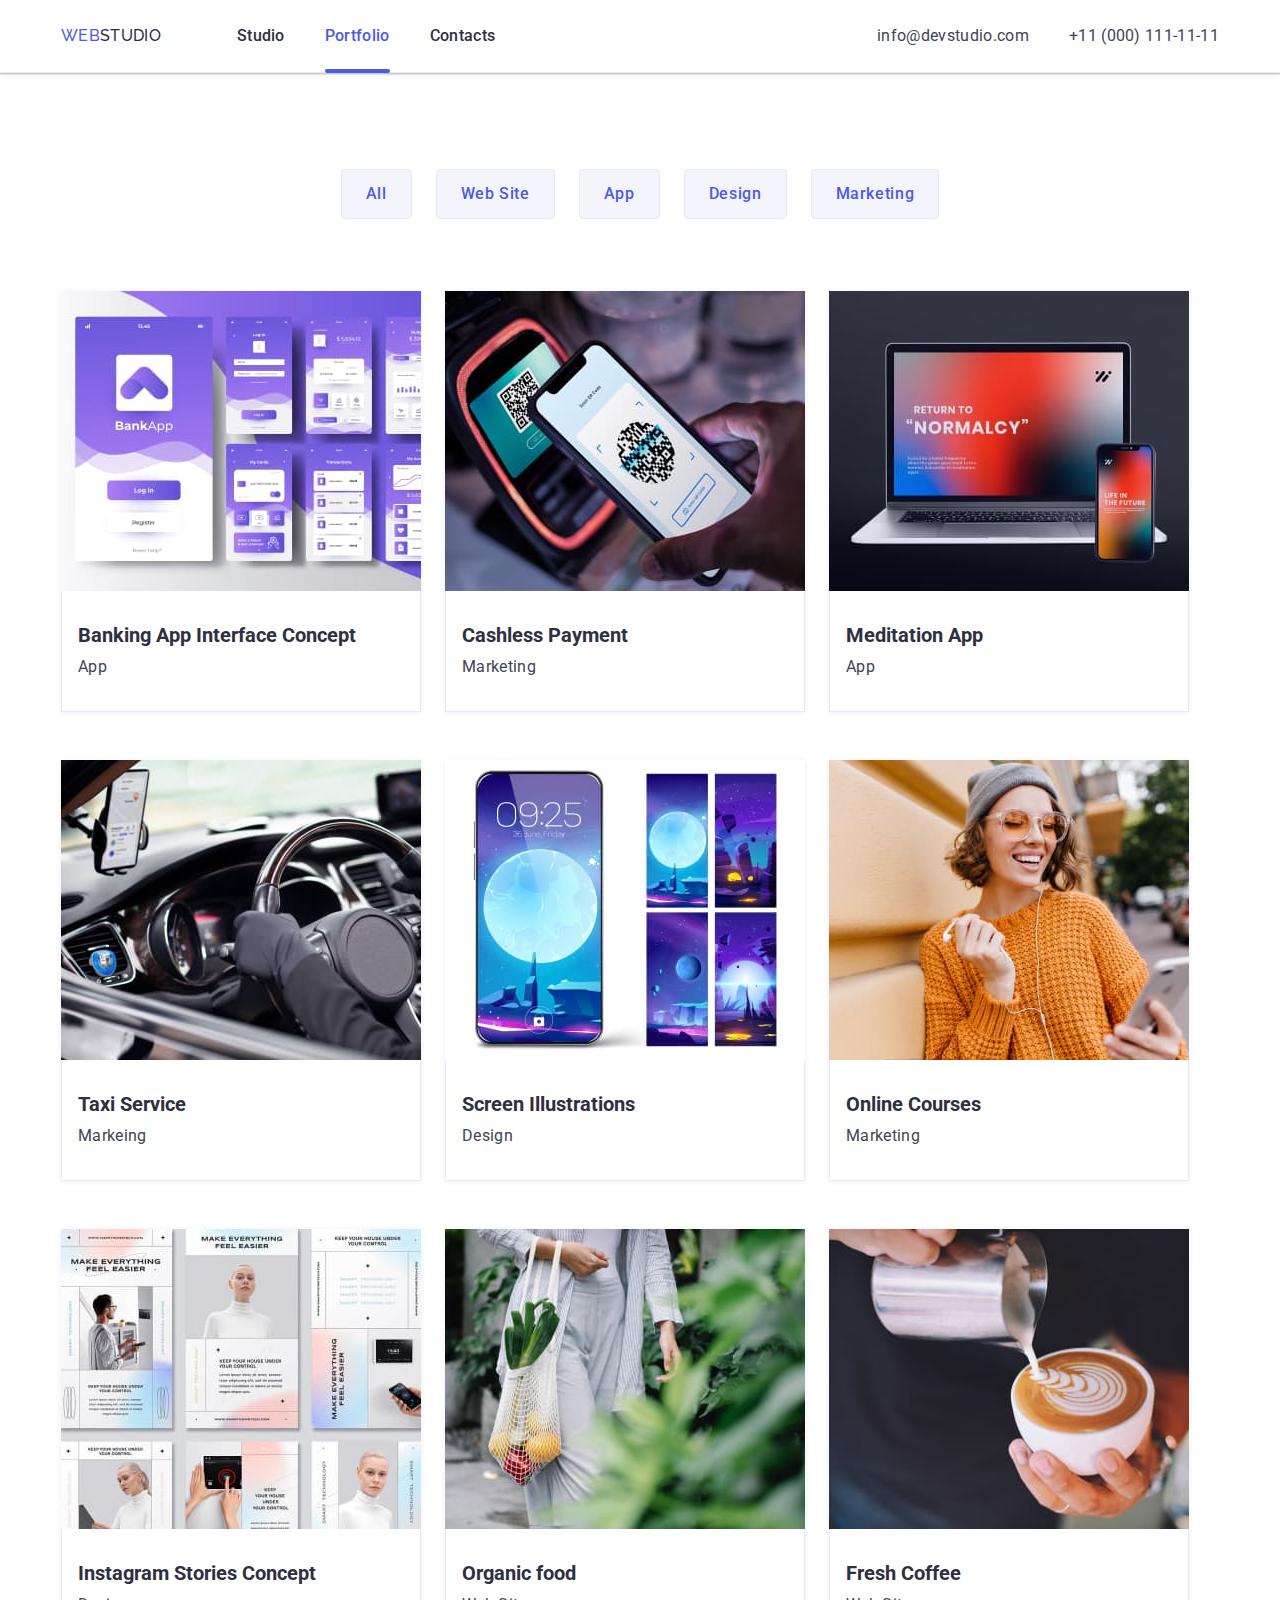
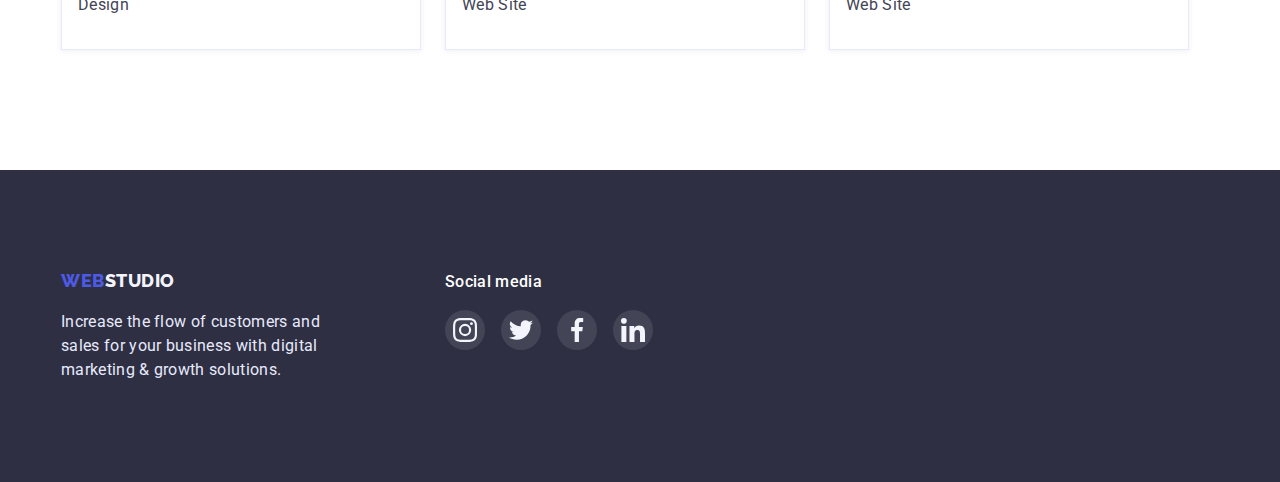
==== portfolio.html @ 179782f3 "Initial commit" ====
<!DOCTYPE html>
<html lang="en">
  <head>
    <meta charset="UTF-8" />
    <meta http-equiv="X-UA-Compatible" content="IE=edge" />
    <meta name="viewport" content="width=device-width, initial-scale=1.0" />
    <title>WebStudio</title>
    <link rel="stylesheet" href="https://cdnjs.cloudflare.com/ajax/libs/modern-normalize/1.1.0/modern-normalize.min.css" integrity="sha512-wpPYUAdjBVSE4KJnH1VR1HeZfpl1ub8YT/NKx4PuQ5NmX2tKuGu6U/JRp5y+Y8XG2tV+wKQpNHVUX03MfMFn9Q==" crossorigin="anonymous" referrerpolicy="no-referrer" />
    <link rel="stylesheet" href="./css/styles.css" />
    <link rel="preconnect" href="https://fonts.googleapis.com" />
    <link rel="preconnect" href="https://fonts.gstatic.com" crossorigin />
    <link
      href="https://fonts.googleapis.com/css2?family=Raleway:wght@800&family=Roboto:wght@400;500;700;900&display=swap"
      rel="stylesheet"
    />
  </head>
  <body>
    <header class="header">
      <div class="container header-container">
      <nav class="header-navigation">
        <a class="header-link logo link-no-decoration" href="/">
          <span class="header-logo">WEB</span>Studio</a
        >
        <ul class="header-list">
          <li class="header-item">
            <a class="header-link link" href="./index.html">Studio</a>
          </li>
          <li class="header-item">
            <a class="header-link link current" href="./portfolio.html">Portfolio</a>
          </li>
          <li class="header-item">
            <a class="header-link link" href="./index.html">Contacts</a>
          </li>
        </ul>
      </nav>
        <ul class="contact-list">
          <li class="header-mail">
            <a href="mailto:info@devstudio.com" class="contact-link link"
              >info@devstudio.com</a
            >
          </li>
          <li class="header-tel">
            <a href="tel:+110001111111" class="contact-link link">+11 (000) 111-11-11</a>
          </li>
        </ul>
    
    </div>
    </header>
    <main>
      <section class="portfolio-filter">
        <div class="container">
        <ul class="portfolio-filter-menu list">
          <li>
            <button type="button" class="btn btn-portfolio">All</button>
          </li>
          <li>
            <button type="button" class="btn btn-portfolio">Web Site</button>
          </li>
          <li>
            <button type="button" class="btn btn-portfolio">App</button>
          </li>
          <li>
            <button type="button" class="btn btn-portfolio">Design</button>
          </li>
          <li>
            <button type="button" class="btn btn-portfolio">Marketing</button>
          </li>
          </ul>
        <h1 class="visually-hidden">Portfolio</h1>
        <ul class="options list">
          <li class="team-list-item">
            <a href="#" class="team-list-link-wrapper link">
              <div class="team-list-img-wrapper">
              <img
                src="./img/projectcard1.jpg"
                alt="Options"
                width="360"
                height="300"
              />
              <p class="overlay">
                14 Stylish and User-Friendly App Design Concepts · Task
                Manager App · Calorie Tracker App · Exotic Fruit Ecommerce
                App · Cloud Storage App
              </p>
            </div>
              <div class="projects-content">
              <h3 class="options-header">Banking App Interface Concept</h3>
              <p class="options-paragraph">App</p>
            </div>
            </a>          
          </li>
            <li class="team-list-item">
              <a href="#" class="team-list-link-wrapper link">
                <div class="team-list-img-wrapper">
              <img
              src="./img/projectcard2.jpg"
              alt="Options"
              width="360"
              height="300"
            />
            <p class="overlay">
              14 Stylish and User-Friendly App Design Concepts · Task
              Manager App · Calorie Tracker App · Exotic Fruit Ecommerce
              App · Cloud Storage App
            </p>
          </div>
            <div class="projects-content">
            <h3 class="options-header">Cashless Payment</h3>
            <p class="options-paragraph">Marketing</p>
          </div>
            </a>
          </li>
          <li class="team-list-item">
            <a href="#" class="team-list-link-wrapper link">
              <div class="team-list-img-wrapper">
              <img
              src="./img/projectcard3.jpg"
              alt="Options"
              width="360"
              height="300"
            />
            <p class="overlay">
              14 Stylish and User-Friendly App Design Concepts · Task
              Manager App · Calorie Tracker App · Exotic Fruit Ecommerce
              App · Cloud Storage App
            </p>
          </div>
            <div class="projects-content">
            <h3 class="options-header">Meditation App</h3>
            <p class="options-paragraph">App</p>
          </div>
            </a> 
          </li>
          <li class="team-list-item">
            <a href="#" class="team-list-link-wrapper link">
              <div class="team-list-img-wrapper">
              <img
              src="./img/projectcard4.jpg"
              alt="Options"
              width="360"
              height="300"
            />
            <p class="overlay">
              14 Stylish and User-Friendly App Design Concepts · Task
              Manager App · Calorie Tracker App · Exotic Fruit Ecommerce
              App · Cloud Storage App
            </p>
          </div>
            <div class="projects-content">
            <h3 class="options-header">Taxi Service</h3>
            <p class="options-paragraph">Markeing</p>
          </div>
            </a>
          </li>
          <li class="team-list-item">
            <a href="#" class="team-list-link-wrapper link">
              <div class="team-list-img-wrapper">      
              <img
              src="./img/projectcard5.jpg"
              alt="Options"
              width="360"
              height="300"
              />
              <p class="overlay">
                14 Stylish and User-Friendly App Design Concepts · Task
                Manager App · Calorie Tracker App · Exotic Fruit Ecommerce
                App · Cloud Storage App
              </p>
            </div>
              <div class="projects-content">
            <h3 class="options-header">Screen Illustrations</h3>
            <p class="options-paragraph">Design</p>
          </div>
            </a>
          </li>
          <li class="team-list-item">
            <a href="#" class="team-list-link-wrapper link">
              <div class="team-list-img-wrapper">
              <img
              src="./img/projectcard6.jpg"
              alt="Options"
              width="360"
              height="300"
            />
            <p class="overlay">
              14 Stylish and User-Friendly App Design Concepts · Task
              Manager App · Calorie Tracker App · Exotic Fruit Ecommerce
              App · Cloud Storage App
            </p>
          </div>
            <div class="projects-content">
            <h3 class="options-header">Online Courses</h3>
            <p class="options-paragraph">Marketing</p>
          </div>
            </a>
          </li>
          <li class="team-list-item">
            <a href="#" class="team-list-link-wrapper link">
              <div class="team-list-img-wrapper">
              <img
              src="./img/projectcard7.jpg"
              alt="Options"
              width="360"
              height="300"
            />
            <p class="overlay">
              14 Stylish and User-Friendly App Design Concepts · Task
              Manager App · Calorie Tracker App · Exotic Fruit Ecommerce
              App · Cloud Storage App
            </p>
          </div>
            <div class="projects-content">
            <h3 class="options-header">Instagram Stories Concept</h3>
            <p class="options-paragraph">Design</p>
          </div>
            </a>
          </li>
          <li class="team-list-item">
            <a href="#" class="team-list-link-wrapper link">
              <div class="team-list-img-wrapper">
              <img
              src="./img/projectcard8.jpg"
              alt="Options"
              width="360"
              height="300"
            />
            <p class="overlay">
              14 Stylish and User-Friendly App Design Concepts · Task
              Manager App · Calorie Tracker App · Exotic Fruit Ecommerce
              App · Cloud Storage App
            </p>
          </div>
            <div class="projects-content">
            <h3 class="options-header">Organic food</h3>
            <p class="options-paragraph">Web Site</p>
          </div>
            </a>
          </li>
          <li class="team-list-item">
            <a href="#" class="team-list-link-wrapper link">
              <div class="team-list-img-wrapper">
              <img
              src="./img/projectcard9.jpg"
              alt="Options"
              width="360"
              height="300"
            />
            <p class="overlay">
              14 Stylish and User-Friendly App Design Concepts · Task
              Manager App · Calorie Tracker App · Exotic Fruit Ecommerce
              App · Cloud Storage App
            </p>
          </div>
            <div class="projects-content">
            <h3 class="options-header">Fresh Coffee</h3>
            <p class="options-paragraph">Web Site</p> 
          </div>
            </a>
          </li>
        </ul>
      </div>
      </section>
    </main>
    <footer class="footer-index">
      <div class="container">
        <div class="logo-text">
      <a class="footer-logo link-no-decoration" href="/">
        <span class="footer-logo-span">WEB</span>Studio</a
      >
      <p class="footer-text">
        Increase the flow of customers and sales for your business with digital
        marketing & growth solutions.
      </p>
    </div>
    <div class="footer-social">
      <h2 class="footer-social-title">Social media</h2>
      <ul class="footer-social-list list">
        <li class="footer-social-item">
          <a href="" class="footer-social-link link">
          <svg class="footer-social-icon" width="24" height="24"> 
            <use href="./img/icons.svg#icon-instagram"></use>
          </svg>
        </a>
        </li>
        <li class="footer-social-item">
          <a href="" class="footer-social-link link">
          <svg class="footer-social-icon" width="24" height="24"> 
            <use href="./img/icons.svg#icon-twitter"></use>
          </svg>
        </a>
        </li>
        <li class="footer-social-item">
          <a href="" class="footer-social-link link">
          <svg class="footer-social-icon" width="24" height="24"> 
            <use href="./img/icons.svg#icon-facebook"></use>
          </svg>
        </a>
        </li>
        <li class="footer-social-item">
          <a href="" class="footer-social-link link">
          <svg class="footer-social-icon" width="24" height="24"> 
            <use href="./img/icons.svg#icon-linkedin"></use>
          </svg>
        </a>
        </li>
      </ul>
    </div>
  </div>
    </footer>
  </body>
</html>
---- css/styles.css ----
:root {
  --first-title-color: #ffffff;
  --list-item-color: #ffffff;
  --header-color: #4d5ae5;
  --subheader-color: #2e2f42;
  --text-color: #434455;
  --cloud-color: #f4f4fd;
  --slate-color: #434455;
  --another-color: #e7e9fc;
  --hover-color: #4D5AE5;
  --iris-color: #4D5AE5;
  --transition: 250ms cubic-bezier(0.4, 0, 0.2, 1);
}

p,
h1,
h2,
h3,
h4,
h5,
h6 {
  margin: 0;
}
ul,
ol {
  margin: 0;
  padding-left: 0;
}

body {
  font-family: "Roboto", sans-serif;
  background: var(--first-title-color);
  line-height: 1.5;
  margin: 0;
}



.header {
  padding-top: 24px;
  padding-bottom: 24px;
  border-bottom: 1px solid var(--another-color);
  box-sizing: border-box;
  box-shadow:  0px 2px 1px rgba(46, 47, 66, 0.08), 0px 1px 1px rgba(46, 47, 66, 0.16), 0px 1px 6px rgba(46, 47, 66, 0.08);
}

.header > .container {
  display: flex;
  align-items: center; 
}

.header-logo {
  color: var(--header-color);
  
}

.header-navigation {
display: flex;
align-items: center;
}

.logo {

    font-family: "Raleway", sans-serif;
    font-style: normal;
    font-weight: 800;
    font-size: 18px;
    line-height: 1.33;
    letter-spacing: 0.03em;
    text-transform: uppercase;
    color: var(--subheader-color);
    margin-right: 76px;
  }


.sub-header {
  background: var(--subheader-color);
  padding-top: 188px;
  padding-bottom: 188px;
  max-width: 1440px;
  margin: 0 auto;
  text-align: center;
  background-image: linear-gradient( 
    rgba(46, 47, 66, 0.7),  
    rgba(46, 47, 66, 0.7)),
     url(../img/hero-bg.jpg);
  background-repeat: no-repeat;
  background-position: center;
  background-size: cover;
}

.sub-header-text {
  font-family: 'Roboto', sans-serif;
  font-style: normal;
  font-weight: 700;
  font-size: 56px;
  line-height: 1.07;
  text-align: center;
  letter-spacing: 0.01em;
  color: var(--first-title-color);
  margin-bottom: 48px;
  margin-left: auto;
  margin-right: auto;
  width: 553px;
}

.header-list {
  list-style: none;
  align-items: center;
  display: flex;
  margin-left: auto;
  gap: 40px;
}

.contact-list {
  list-style: none;
  align-items: center;
  display: flex;
  margin-left: auto;
  gap: 40px;
}

.header-item {
  display: flex;
  gap: 40px;
}

.header-link {
  font-weight: 500;
  font-size: 16px;
  line-height: 1.5;
  letter-spacing: 0.02em;
  color: var(--subheader-color);
  position: relative;
  transition: color var(--transition);
}
  

.header-mail {
  font-size: 16px;
  line-height: 1.5;
  letter-spacing: 0.02em;
  color: var(--slate-color);
  display: flex;
}

.header-tel {

  font-family: inherit;
  font-weight: 400;
  font-size: 16px;
  line-height: 1.5;
  letter-spacing: 0.02em;
  color: var(--slate-color);
  display: flex;
}

.btn {
  font-family: "Roboto", sans-serif;
  background: var(--header-color);
  border-radius: 4px;
  border: none;
  padding: 16px 32px;
}

.btn:hover,
.btn:focus {
   
}

.btn-portfolio {
  background: var(--cloud-color);
  border: 1px solid var(--another-color);
  padding: 12px 24px;
  font-weight: 500;
  font-size: 16px;
  line-height: 1.5;
  letter-spacing: 0.04em;
  color: var(--iris-color);
  cursor: pointer;
  border-radius: 4px;
  display: flex;
  border-radius: 4px;
  transition: background-color var(--transition), box-shadow var(--transition), color var(--transition), border-color var(--transition);
}

.btn-portfolio:hover,
.btn-portfolio:focus  {
  background: var(--iris-color);
  color: var(--first-title-color);
  border-color: transparent;
  box-shadow: 0px 3px 1px rgba(0, 0, 0, 0.1), 0px 2px 1px rgba(0, 0, 0, 0.08), 0px 2px 2px rgba(0, 0, 0, 0.12);
 
}

.what-we-are-doing-title {
   text-align: center;
    font-family: "Roboto", sans-serif;
    font-weight: 700;
    font-size: 36px;
    line-height: 1.11;
    letter-spacing: 0.02em;
    color: var(--subheader-color);
}

.what-we-are-doing-list {
  margin-top: 72px;
}

.what-we-are-doing-list-item {
}

.our-team-title {
  text-align: center;
  font-family: "Roboto", sans-serif;
  font-weight: 700;
  font-size: 36px;
  line-height: 1.11;
  letter-spacing: 0.02em;
  color: var(--subheader-color);
  margin-bottom: 72px;
}



.list {
  list-style: none;
  align-items: center;
  display: flex;
  margin-left: auto;
  gap: 24px;
}

.link {
  text-decoration: none;
}

.contact-link {
  color: var(--text-color);
  transition: color var(--transition);
}

.contact-link:hover,
.contact-link:focus {
    color: var(--hover-color)
}



.header-link:hover,
.header-link:focus {
    color: var(--hover-color)
}



.our-team {
  
}

.team-card{
  padding: 32px 16px;
  justify-content: center;
  align-items: center;
  text-align: center;

}

.team-card>h3{
  margin-bottom: 8px;
}

.team-card>p{
  margin-bottom: 8px;
}

.our-team-section {
  background-color: var(--cloud-color);  
  padding-top: 120px;  
  padding-bottom: 120px;
}

.our-team-list-item {
  background-color: var(--list-item-color);
  width: calc((100% - 72px) / 4 );
  box-shadow: 0px 1px 6px rgba(46, 47, 66, 0.08), 0px 1px 1px rgba(46, 47, 66, 0.16), 0px 2px 1px rgba(46, 47, 66, 0.08);
  border-radius: 0px 0px 4px 4px;
}

.our-team-sub-header {
  margin: 0;
  margin-bottom: 8px;
  font-weight: 700;
  font-size: 20px;
  line-height: 1.2;
  letter-spacing: 0.02em;
  color: var(--subheader-color);
  text-align: center;
}

.our-team-paragraph {
  font-size: 16px;
  line-height: 1.5;
  text-align: center;
  letter-spacing: 0.02em;
  color: var(--slate-color);

}

.social-list-link {
  width: 100%;
  height: 100%;
  background-color: #4D5AE5;
  border-radius: 50%;
  display: flex;
  align-items: center;
  justify-content: center;
  transition: background-color var(--transition);
}

.social-list-item {
  width: 40px;
  height: 40px;
}

.social-list-icon {
  fill: #F4F4FD;
}

.social-list {
  display: flex;
  justify-content: center;
  margin-top: 8px;
  gap: 24px;
}

.social-list-link:hover,
.social-list-link:focus {
  background-color: #404bbf;
}



.features li {
  float: left;
}

.card-sub-header {
  
  font-weight: 700;
  font-size: 20px;
  line-height: 1.2;
  letter-spacing: 0.02em;
  color: var(--subheader-color);
}

.features-paragraph {
  font-size: 16px;
  line-height: 1.5;
  letter-spacing: 0.02em;
  color: var(--slate-color);
  width: 264px;
  margin-top: 8px;
}

.link-no-decoration {
  text-decoration: none;
}

.features-div {

 height: 112px;
 background-color: #F4F4FD;
 border-radius: 4px;
 display: flex;
 align-items: center;
 justify-content: center;
 margin-bottom: 8px;
 
}
 
.features-item {

}


.section-wrapper {
  padding-top: 120px;
}

.what-we-are-doing-section {
  padding-bottom: 120px;
  padding-top: 120px;
}

.portfolio-filter-menu {
  display: flex;
  justify-content: center;
  gap: 24px;
  margin-bottom: 72px;
}

.options {
  display: flex;
  flex-wrap: wrap;
  row-gap: 48px;
  column-gap: 24px;
}

.options-header {
  font-weight: 700;
  font-size: 20px;
  line-height: 1.2;
  color: var(--subheader-color);
}

.options-paragraph {
  margin-top: 8px;
  font-weight: 400;
  font-size: 16px;
  line-height: 1.5;
  letter-spacing: 0.02em;
  color: var(--slate-color);
}




.project-card:hover {
  
}


.visually-hidden { 
  position: absolute; 
  white-space: nowrap; 
  width: 1px; 
  height: 1px; 
  overflow: hidden; 
  border: 0; 
  padding: 0; 
  clip: rect(0 0 0 0); 
  clip-path: inset(50%);
  margin: -1px;
}

.container {
  width: 1158px;
  margin: 0 auto;
  padding-left: 15px;
  padding-right: 15px;
}

img {
  display: block;
}


.portfolio-filter {
  padding-top: 96px;
  padding-bottom: 120px;
}

.customers {
  padding-top: 130px;
  padding-bottom: 120px;
}

.customers-title {
  text-align: center;
  font-family: "Roboto", sans-serif;
  font-weight: 700;
  font-size: 36px;
  line-height: 1.11;
  letter-spacing: 0.02em;
  color: var(--subheader-color);
  margin-bottom: 72px;
}


.customers-list {
  display: flex;
  gap: 24px;
}

.customers-item {

    width: 168px;
    height: 88px;
    
}

.customers-link {
  padding: 16px 32px;
  fill: #8e8f99;
  border: 1px solid #8e8f99;
  border-radius: 4px;
  display: flex;
  align-items: center;
  justify-content: center;
  transition: fill var(--transition), border-color var(--transition);
}


.customers-link:hover,
.customers-link:focus {
  fill: var(--hover-color);
  border-color:  var(--hover-color);
}


.customers-icon {
  
}


.footer-index {
  top: 2283px;
}

.logo-text {
margin-right: 120px;
}

.footer-text {
  font-size: 16px;
  line-height: 1.5;
  letter-spacing: 0.02em;
  color: var(--another-color);
  width: 264px;
  margin-top: 16px;
  
}

.footer-logo {
  font-family: "Raleway", sans-serif;
  font-style: normal;
  font-weight: 800;
  font-size: 18px;
  line-height: 1.16;
  letter-spacing: 0.03em;
  text-transform: uppercase;
  color: var(--cloud-color);
  
}

.footer-logo-span {
  color: var(--header-color);
  
}

footer {
  background: var(--subheader-color);
  padding-top: 100px;
  padding-bottom: 100px;
}

.footer-social {
  width: 208px;
  height: 80px;
  
}


.footer-social-title {
  font-weight: 500;
  font-size: 16px;
  line-height: 1.5;
  letter-spacing: 0.02em;
  color: var(--first-title-color);
  margin-bottom: 16px;
}

.footer-social-list {
  display: flex;
  justify-content: center;
  align-items: center;
  gap: 16px;
  margin-top: 16px;
}

.footer-social-item {
  width: 40px;
  height: 40px;
}

.footer-social-link {
  display: flex;
  width: 100%;
  height: 100%;
  border-radius: 50%;
  background-color: rgba(255, 255, 255, 0.1);
  align-items: center;
  justify-content: center;
  transition: background-color var(--transition);
}

.footer-social-link:hover,
.footer-social-link:focus {
   background-color:#31D0AA;
}

.footer-index > .container {
  display: flex;
}


.overlay {
  position: absolute;
  top: 0;
  left: 0;
  width: 100%;
  height: 100%;
  background-color: var(--header-color);
  color: #FFFFFF;
  padding: 10px;
  line-height: 1.2;
  overflow: auto;
  padding-top: 40px;
  padding-bottom: 164px;
  padding-left: 32px;
  padding-right: 32px;
  transform: translateY(100%);
  transition: transform 250ms linear;
}


.team-list-link-wrapper {
  display: block;
  color: var(--first-title-color);
  text-decoration: none;
  box-shadow: 0px 1px 6px rgba(46, 47, 66, 0.08);
  transition: box-shadow var(--transition);
}

.team-list-link-wrapper:hover {
box-shadow: 0px 1px 6px rgba(46, 47, 66, 0.08), 0px 1px 1px rgba(46, 47, 66, 0.16), 0px 2px 1px rgba(46, 47, 66, 0.08);
}

.projects-content {
  padding: 32px 0;
  border-bottom: 1px solid var(--another-color);
  border-left: 1px solid var(--another-color);
  border-right: 1px solid var(--another-color);
  padding-left: 16px;
  padding-right: 16px;


}

.team-list-item {

}

.team-list-item:hover,
.team-list-item:focus {
  box-shadow: 0px 1px 6px rgba(46, 47, 66, 0.08),
    0px 1px 1px rgba(46, 47, 66, 0.16), 0px 2px 1px rgba(46, 47, 66, 0.08);
  cursor: pointer;
}

.team-list-img-wrapper {
  position: relative;
  overflow: hidden;
}

.team-list-link-wrapper:hover .overlay,
.team-list-link-wrapper:focus .overlay {
  transform: translateY(0%);
}



.backdrop {
  position: fixed;
  top: 0;
  left: 0;
  width: 100%;
  height: 100%;
  background-color: rgba(0, 0, 0, 0.5);
  z-index: 101;
  transition: opacity var(--transition), visibility var(--transition);
}

.backdrop.is-hidden {
  opacity: 0;
  visibility: hidden;
  pointer-events: none;
}

.backdrop.is-hidden .modal {
  transform: translate(-50%, -50%) scale(1.4);
}

.modal {
  position: absolute;
  top: 50%;
  left: 50%;
  width: 408px;
  height: 576px;
  background: #fcfcfc;
  box-shadow: 0px 1px 1px rgba(0, 0, 0, 0.14), 0px 1px 3px rgba(0, 0, 0, 0.12),
    0px 2px 1px rgba(0, 0, 0, 0.2);
  border-radius: 4px;
  transform: translate(-50%, -50%) scale(1);
  transition: transform var(--transition);
}

.modal-close-button {
  position: absolute;
  top: 24px;
  right: 24px;
  display: flex;
  justify-content: center;
  align-items: center;
  width: 24px;
  height: 24px;
  border-radius: 50%;
  background-color: transparent;
  transition: fill var(--transition);
  background: #e7e9fc;
  padding: 0;
  border: 1px solid rgba(0, 0, 0, 0.1);
  cursor: pointer;
}

.modal-close-button:active {
  background: #404bbf;
  fill: #fff;
}


.modal-btn {
  width: 169px;
  height: 56px;
  font-family: inherit;
  font-weight: 600;
  font-size: 16px;
  line-height: 1.19;
  letter-spacing: 0.04em;
  background-color: var(--header-color);
  color: #ffffff;
  box-shadow: 0px 4px 4px rgba(0, 0, 0, 0.15);
  border-radius: 4px;
  border-width: 0px;
  transition: background-color var(--transition);
  cursor: pointer;
}

.modal-btn:hover,
.modal-btn:focus {

  background-color: #404bbf;
}

.modal-btn:active {
  background-color: #404bbf;
}

.modal-close-button:hover,
.modal-close-button:focus {
  fill: #FFFFFF;
  background-color:  #404BBF;
}

.current {
  color: var(--hover-color);
}

.current:after {
  content: '';
  display: block;
  position: absolute;
  width: 100%;
  height: 4px;
  border-radius: 2px;
  background: var(--hover-color);
  bottom: 0;
  left: 0;
  opacity: 0;
}

.header-link::after {
  content: "";
  display: block;
  position: absolute;
  left: 0;
  bottom: -25px;
  width: 100%;
  height: 4px;
  border-radius: 2px;
  opacity: 1;
}
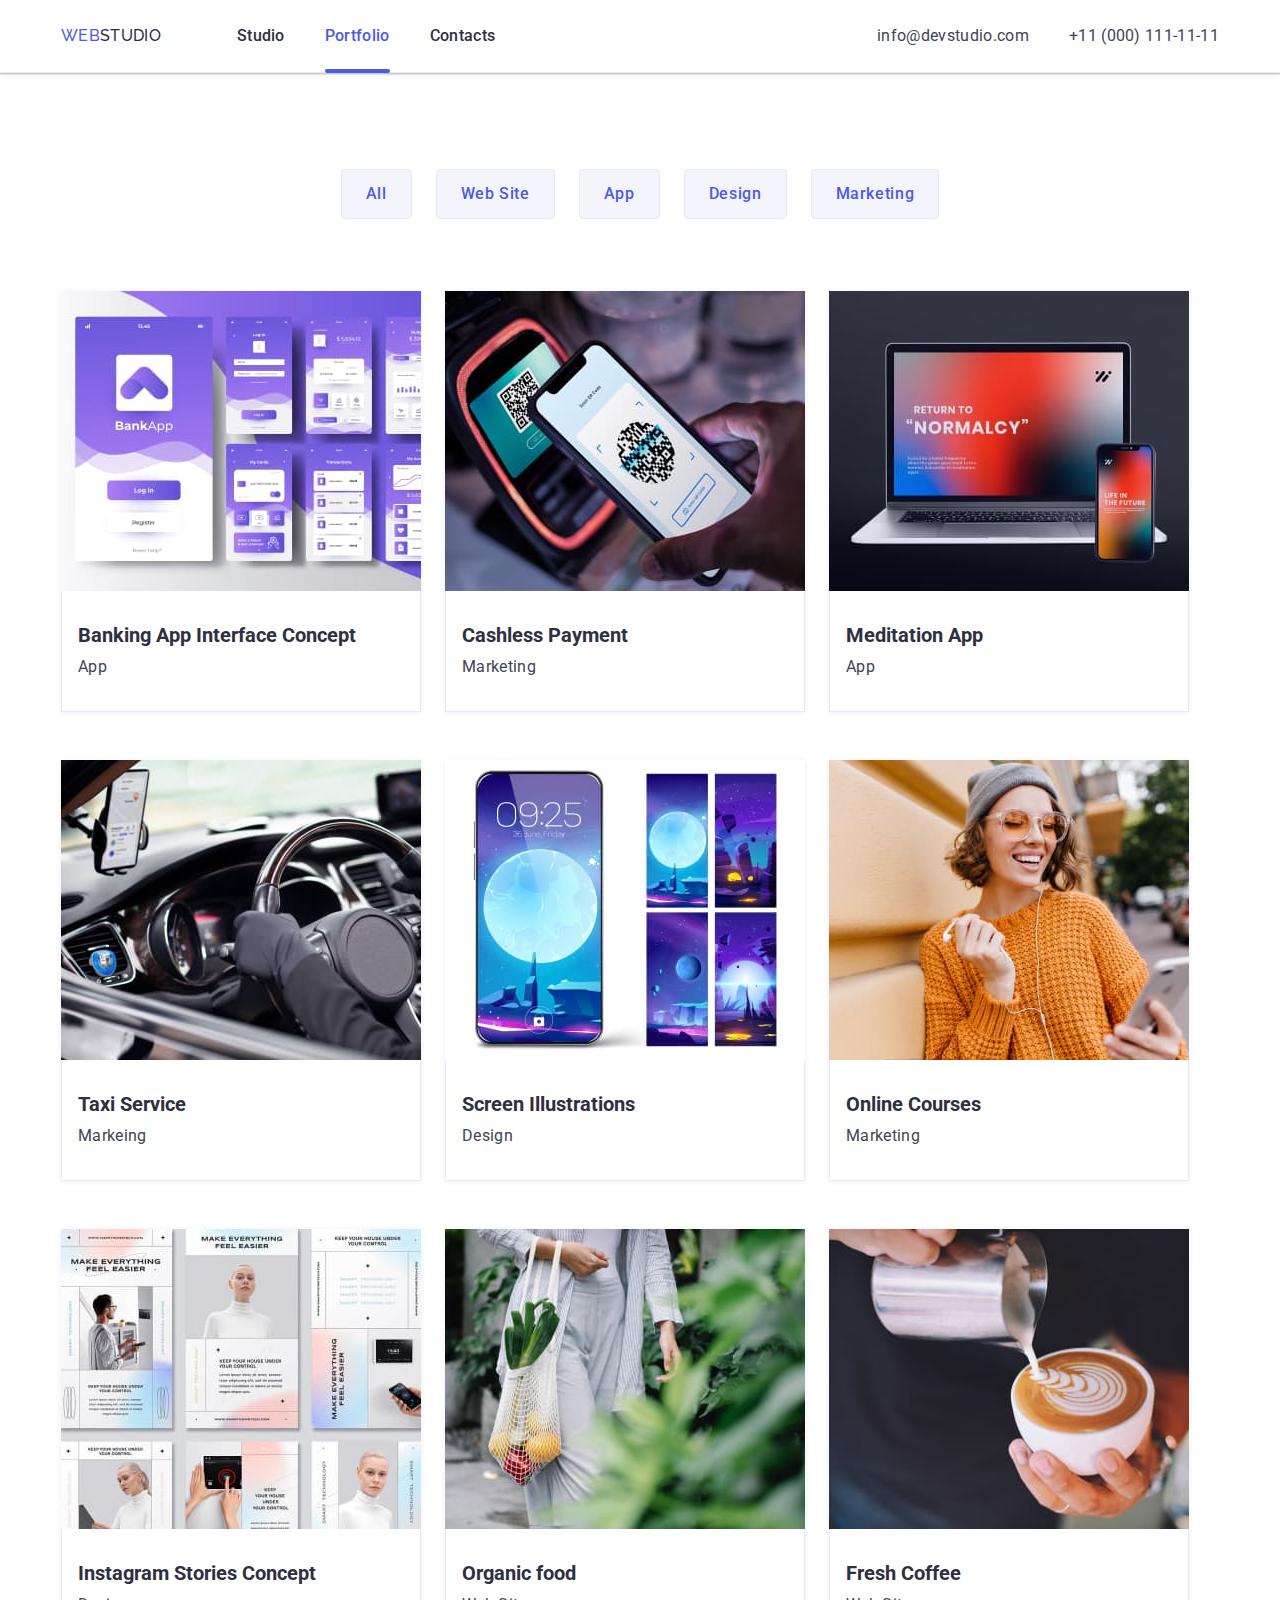
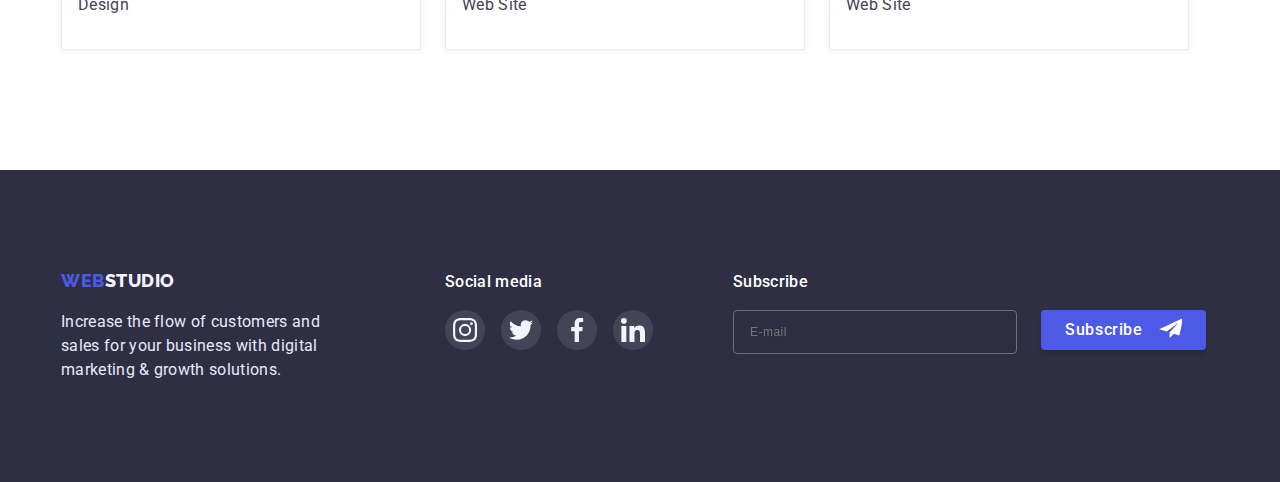
==== commit f515974a: "new" ====
--- a/portfolio.html
+++ b/portfolio.html
@@ -305,7 +305,31 @@
         </li>
       </ul>
     </div>
+  <div class="subscribe-wrapper">
+    <h2 class="footer-social-title">Subscribe</h2>
+    <form class="subscribe-form">
+      <label>
+        <input
+          type="text"
+          name="user_email"
+          class="ft-modal-form-input"
+          placeholder="E-mail"
+          required
+        />
+      </label>
+      <button type="submit" class="subscribe-btn">
+        Subscribe
+        <svg class="subscribe-icon">
+          <use
+            href="./img/icons.svg#icon-subscribe"
+            width="24"
+            height="20"
+          ></use>
+        </svg>
+      </button>
+    </form>
   </div>
+</div>
     </footer>
   </body>
 </html>
--- a/css/styles.css
+++ b/css/styles.css
@@ -693,11 +693,12 @@
 }
 
 .modal {
+  padding: 72px 24px 24px 24px;
   position: absolute;
   top: 50%;
   left: 50%;
   width: 408px;
-  height: 576px;
+  height: 584px;
   background: #fcfcfc;
   box-shadow: 0px 1px 1px rgba(0, 0, 0, 0.14), 0px 1px 3px rgba(0, 0, 0, 0.12),
     0px 2px 1px rgba(0, 0, 0, 0.2);
@@ -790,4 +791,210 @@
   height: 4px;
   border-radius: 2px;
   opacity: 1;
-}+}
+
+.subscribe-wrapper {
+  margin-left: 80px;
+}
+
+.ft-modal-form-input {
+  width: 264px;
+  height: 40px;
+  background: none;
+  border: 1px solid rgba(255, 255, 255, 0.3);
+  filter: drop-shadow(0px 4px 4px rgba(0, 0, 0, 0.15));
+  border-radius: 4px;
+  font-size: 12px;
+  line-height: 24px;
+  display: flex;
+  align-items: center;
+  letter-spacing: 0.04em;
+  color: rgba(255, 255, 255, 0.6);
+  padding-left: 16px;
+}
+
+.subscribe-form {
+  display: flex;
+  gap: 24px;
+}
+
+.subscribe-btn {
+  display: flex;
+  font-family: inherit;
+  margin-left: auto;
+  margin-right: auto;
+  width: 165px;
+  height: 40px;
+  padding: 8px 24px;
+  font-weight: 500;
+  font-size: 16px;
+  line-height: 1.5;
+  letter-spacing: 0.04em;
+  background-color: var(--header-color);
+  color: #ffffff;
+  box-shadow: 0px 4px 4px rgba(0, 0, 0, 0.15);
+  border-radius: 4px;
+  border-width: 0px;
+  transition: background-color var(--transition);
+}
+
+.subscribe-btn:hover,
+.subscribe-btn:focus {
+  color: #ffffff;
+  background: #404bbf;
+}
+
+.subscribe-icon {
+  fill: #fff;
+  padding-left: 16px;
+}
+
+.callback {
+  display: flex;
+  justify-content: center;
+  font-style: normal;
+  color: #2e2f42;
+  font-weight: 500;
+  font-size: 16px;
+  line-height: 1.5;
+  margin-bottom: 14px;
+}
+
+.modal-form {
+  display: flex;
+  flex-direction: column;
+}
+
+.modal-form-input-wrapper {
+  position: relative;
+  display: block;
+}
+
+.modal-form-input-desc {
+  display: block;
+  font-size: 12px;
+  line-height: 1.33;
+  letter-spacing: 0.04em;
+  color: #8e8f99;
+  margin-bottom: 4px;
+}
+
+.modal-form-field {
+  margin-bottom: 8px;
+}
+
+.modal-form-input {
+  background: none;
+  width: 100%;
+  height: 40px;
+  padding-left: 38px;
+  border: 1px solid rgba(33, 33, 33, 0.2);
+  border-radius: 4px;
+  transition: var(--transition);
+}
+
+.modal-form-input:focus {
+  background: none ;
+  outline: none;
+  border-color: var(--header-color);
+}
+
+.modal-form-input-icon {
+  position: absolute;
+  display: block;
+  top: 50%;
+  left: 19px;
+  fill: #2e2f42;
+  transform: translateY(-50%);
+  transition: var(--transition);
+}
+
+.modal-form-input:focus + .modal-form-input-icon {
+  fill: var(--header-color);
+}
+
+.modal-form-msg {
+  background: none;
+  resize: none;
+  width: 100%;
+  height: 120px;
+  border: 1px solid rgba(33, 33, 33, 0.2);
+  border-radius: 4px;
+  padding: 8px 16px;
+  transition: var(--transition);
+}
+
+.modal-form-msg:focus {
+  background: none;
+  outline: none;
+  border-color: var(--header-color);
+}
+
+.modal-form-msg::placeholder {
+  font-size: 12px;
+  line-height: 1.33;
+  letter-spacing: 0.04em;
+  color: rgba(117, 117, 117, 0.5);
+}
+
+.modal-form-check-desc::before {
+  display: block;
+  width: 16px;
+  height: 16px;
+  margin-right: 8px;
+  border: 1.25px solid #2e2f42;
+  border-radius: 2px;
+  content: "";
+  cursor: pointer;
+}
+
+.modal-form-check:checked + .modal-form-check-desc::before {
+  background-color: #404bbf;
+  background-image: url(../img/Vector.svg);
+  background-repeat: no-repeat;
+  background-position: center;
+  border: none;
+  outline: none;
+}
+
+.privacy-policy-link {
+  color: var(--header-color);
+}
+
+.modal-form-check:focus + .modal-form-check-desc::before {
+  outline: 1px solid #4d5ae5;
+}
+
+.modal-form-check-desc {
+  display: flex;
+  align-items: center;
+  font-size: 12px;
+  line-height: 1.33;
+  letter-spacing: 0.04em;
+  color: #757575;
+  margin-bottom: 16px;
+}
+
+.modal-form-submit {
+  width: 169px;
+  height: 56px;
+  font-family: inherit;
+  margin-left: auto;
+  margin-right: auto;
+  font-weight: 600;
+  font-size: 16px;
+  line-height: 1.19;
+  letter-spacing: 0.04em;
+  background-color: var(--header-color);
+  color: #ffffff;
+  box-shadow: 0px 4px 4px rgba(0, 0, 0, 0.15);
+  border-radius: 4px;
+  border-width: 0px;
+  transition: background-color var(--transition);
+}
+
+.modal-form-submit:hover,
+.modal-form-submit:focus {
+  color: #ffffff;
+  background: #404bbf;
+}
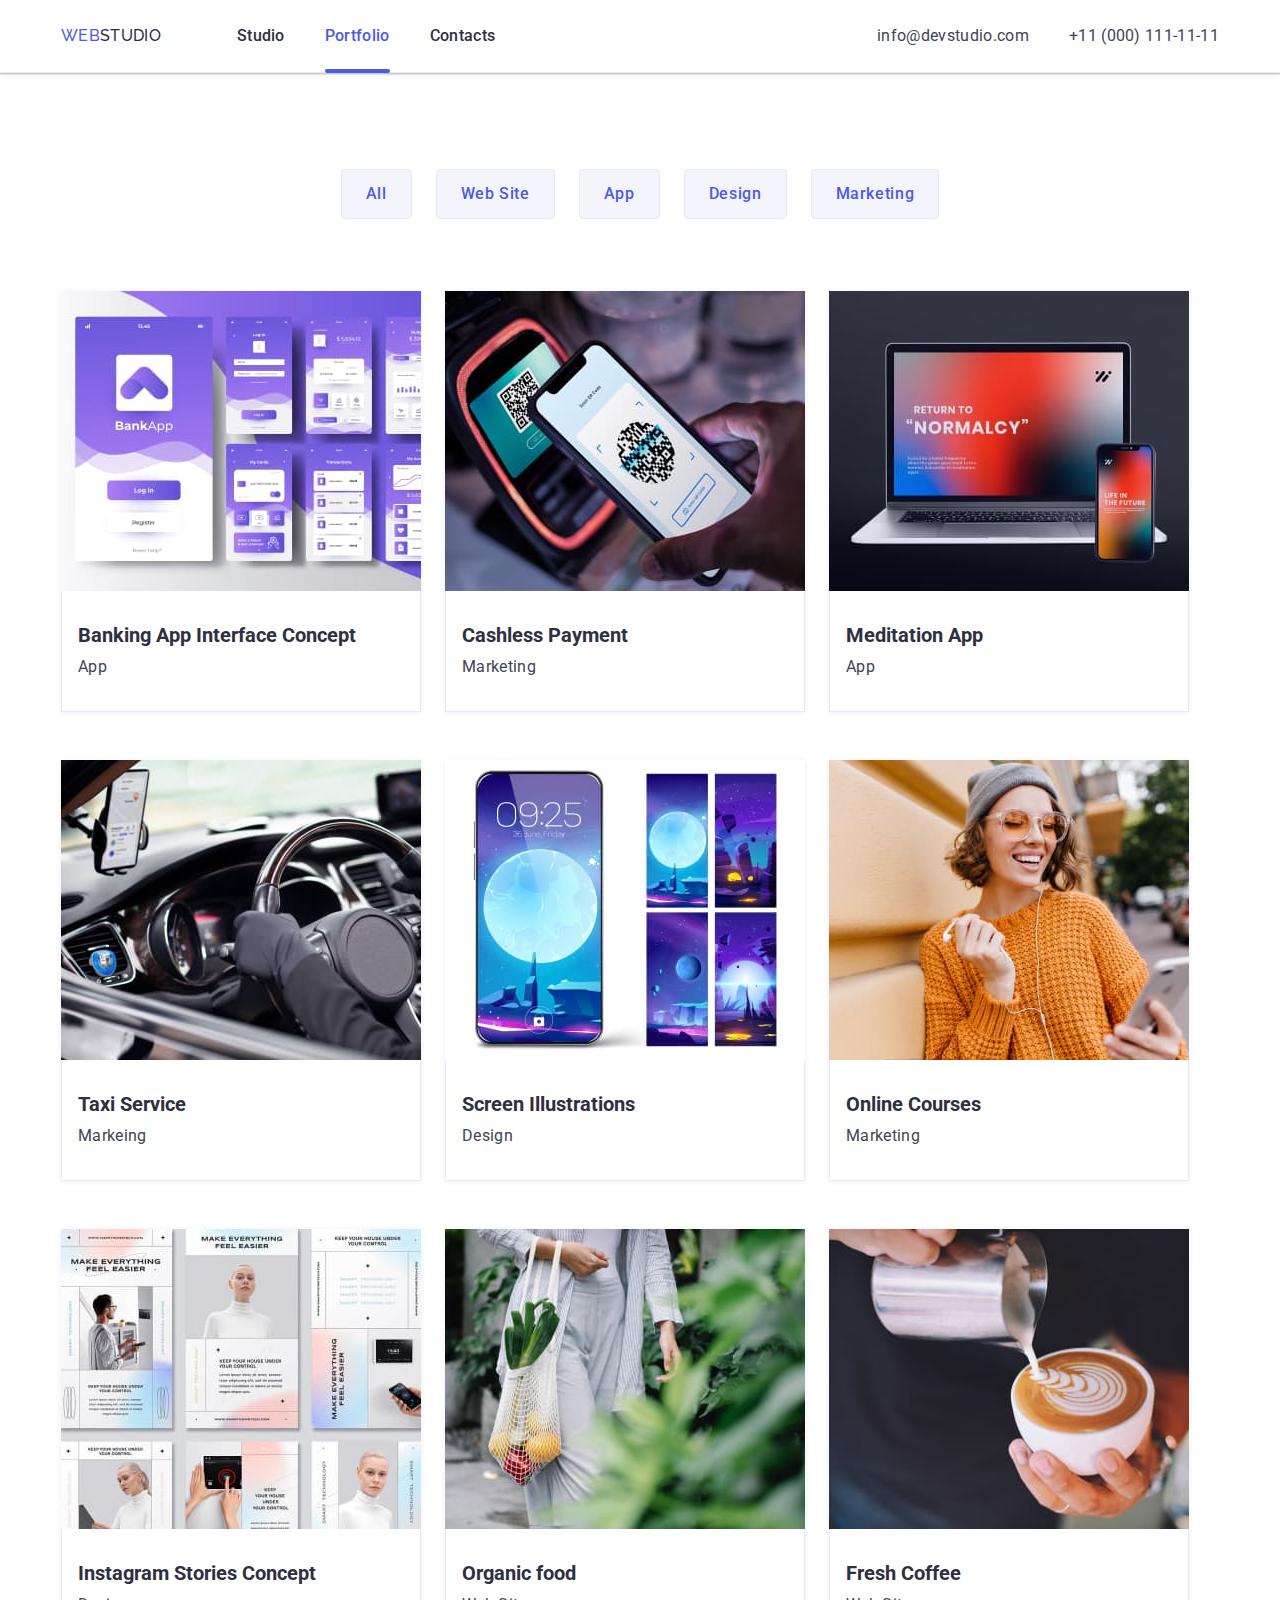
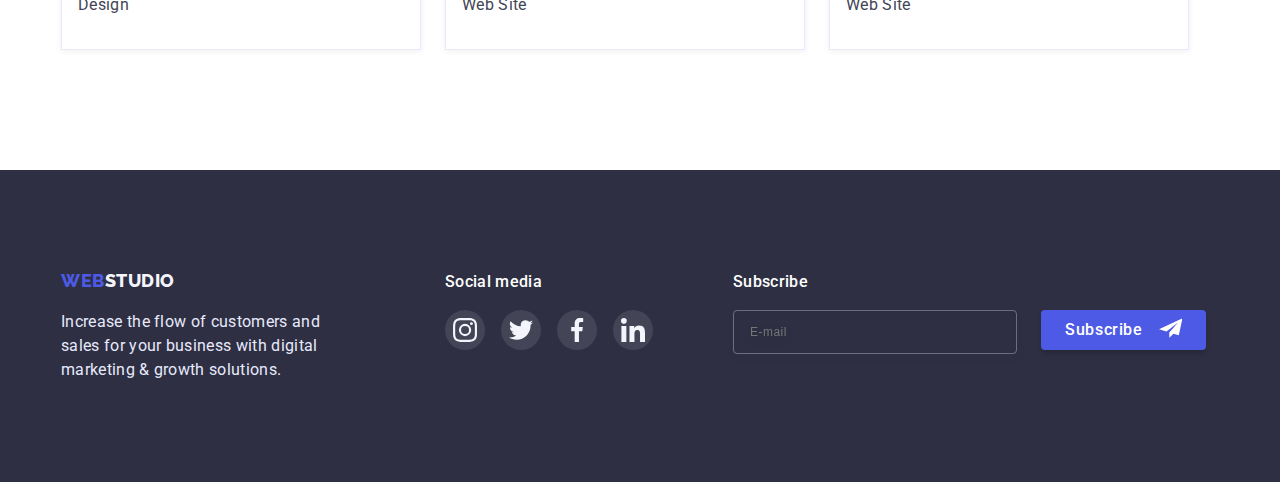
==== commit af130301: "update changes" ====
--- a/portfolio.html
+++ b/portfolio.html
@@ -273,7 +273,7 @@
       </p>
     </div>
     <div class="footer-social">
-      <h2 class="footer-social-title">Social media</h2>
+      <h3 class="footer-social-title">Social media</h3>
       <ul class="footer-social-list list">
         <li class="footer-social-item">
           <a href="" class="footer-social-link link">
@@ -306,7 +306,7 @@
       </ul>
     </div>
   <div class="subscribe-wrapper">
-    <h2 class="footer-social-title">Subscribe</h2>
+    <h3 class="footer-social-title">Subscribe</h3>
     <form class="subscribe-form">
       <label>
         <input
@@ -319,12 +319,9 @@
       </label>
       <button type="submit" class="subscribe-btn">
         Subscribe
-        <svg class="subscribe-icon">
+        <svg class="subscribe-icon" width="24" height="20">
           <use
-            href="./img/icons.svg#icon-subscribe"
-            width="24"
-            height="20"
-          ></use>
+            href="./img/icons.svg#icon-subscribe"></use>
         </svg>
       </button>
     </form>
--- a/css/styles.css
+++ b/css/styles.css
@@ -718,7 +718,7 @@
   height: 24px;
   border-radius: 50%;
   background-color: transparent;
-  transition: fill var(--transition);
+  transition: fill var(--transition); background-color var(--transition);
   background: #e7e9fc;
   padding: 0;
   border: 1px solid rgba(0, 0, 0, 0.1);
@@ -846,7 +846,7 @@
 
 .subscribe-icon {
   fill: #fff;
-  padding-left: 16px;
+  margin-left: 16px;
 }
 
 .callback {
@@ -921,6 +921,7 @@
   border: 1px solid rgba(33, 33, 33, 0.2);
   border-radius: 4px;
   padding: 8px 16px;
+  display: block;
   transition: var(--transition);
 }
 
@@ -972,7 +973,8 @@
   line-height: 1.33;
   letter-spacing: 0.04em;
   color: #757575;
-  margin-bottom: 16px;
+  margin-bottom: 24px;
+  margin-top: 16px;
 }
 
 .modal-form-submit {
@@ -998,3 +1000,4 @@
   color: #ffffff;
   background: #404bbf;
 }
+
